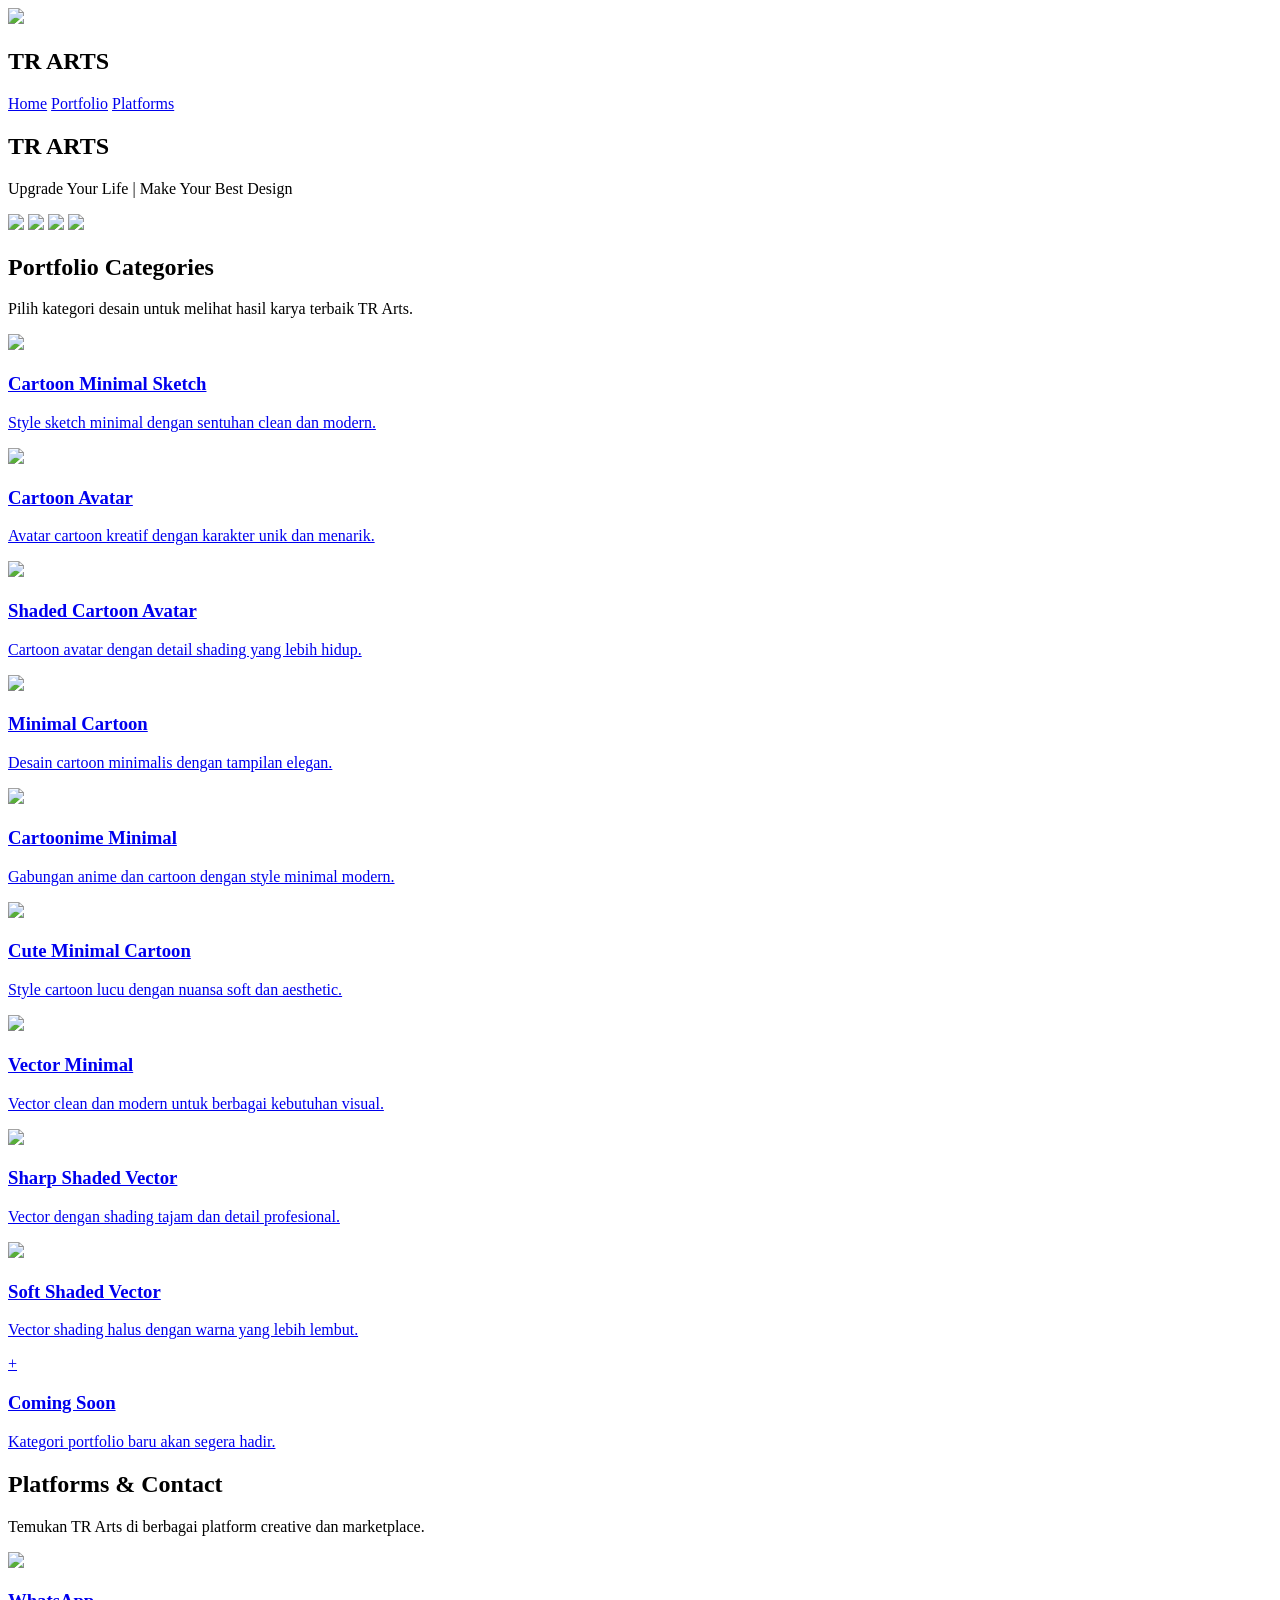
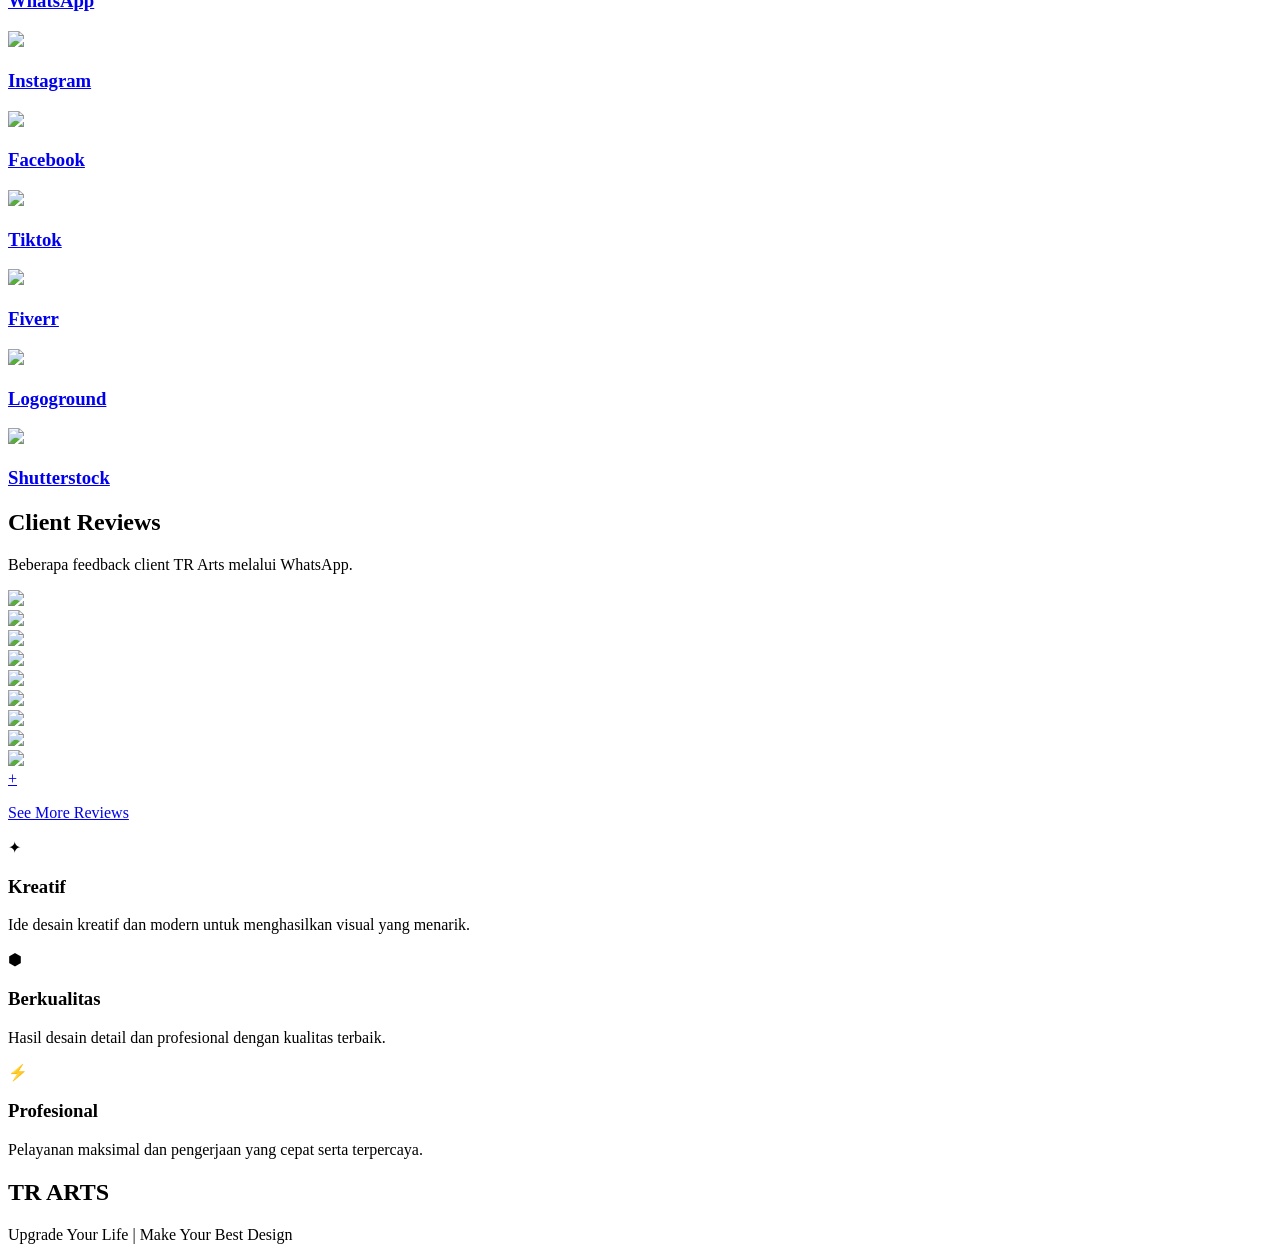
==== index.html @ dcb203ab "Initial TR Arts Website" ====
<!DOCTYPE html>
<html lang="id">
<head>
  <meta charset="UTF-8" />
  <meta name="viewport" content="width=device-width, initial-scale=1.0" />
  <title>TR Arts</title>
  <link rel="preconnect" href="https://fonts.googleapis.com">
  <link rel="preconnect" href="https://fonts.gstatic.com" crossorigin>
  <link href="https://fonts.googleapis.com/css2?family=Poppins:wght@300;400;500;600;700&display=swap" rel="stylesheet">
  <link rel="stylesheet" href="css/style.css">
</head>
<body>

  <div class="floating-circle circle1"></div>
  <div class="floating-circle circle2"></div>

  <div class="floating-triangle triangle1"></div>
  <div class="floating-triangle triangle2"></div>

  <header>
    <div class="logo">

    <img src="images/logo.png" class="logo-img">

    <h2 class="logo-text">TR ARTS</h2>

  </div>

    <nav>
  <a href="#">Home</a>
  <a href="#portfolio">Portfolio</a>
  <a href="#platforms">Platforms</a>
</nav>
  </header>

  <section class="hero">
    <div class="hero-text">
      <div class="title-wrapper">

  <h1>
    <span class="gradient-text">TR ARTS</span>
  </h1>

  <div class="title-line"></div>

</div>

      <p>
        Upgrade Your Life | Make Your Best Design
      </p>

    </div>
<div class="hero-image">

  <div class="image-card">

    <div class="slider">

      <img src="images/slider/slide1.png" class="slide active">
      <img src="images/slider/slide2.png" class="slide">
      <img src="images/slider/slide3.png" class="slide">
      <img src="images/slider/slide4.png" class="slide">

    </div>

  </div>

</div>
  </section>

    <section class="portfolio" id="portfolio">
    <div class="portfolio-title">
      <h2>Portfolio Categories</h2>
      <p>Pilih kategori desain untuk melihat hasil karya terbaik TR Arts.</p>
    </div>

    <div class="portfolio-grid">

  <a href="cartoon-minimal-sketch.html" class="portfolio-card">

  <div class="portfolio-image">

    <img src="images/category/cartoon-minimal-sketch.png">

  </div>
    <h3>Cartoon Minimal Sketch</h3>
    <p>Style sketch minimal dengan sentuhan clean dan modern.</p>
  </a>

  <a href="cartoon-avatar.html" class="portfolio-card">

  <div class="portfolio-image">

    <img src="images/category/cartoon-avatar.png">

  </div>
    <h3>Cartoon Avatar</h3>
    <p>Avatar cartoon kreatif dengan karakter unik dan menarik.</p>
  </a>

  <a href="cartoon-avatar.html" class="portfolio-card">

  <div class="portfolio-image">

    <img src="images/category/shaded-cartoon-avatar.png">

  </div>
    <h3>Shaded Cartoon Avatar</h3>
    <p>Cartoon avatar dengan detail shading yang lebih hidup.</p>
  </a>

  <a href="cartoon-avatar.html" class="portfolio-card">

  <div class="portfolio-image">

    <img src="images/category/minimal-cartoon.png">

  </div>
    <h3>Minimal Cartoon</h3>
    <p>Desain cartoon minimalis dengan tampilan elegan.</p>
  </a>

  <a href="cartoon-avatar.html" class="portfolio-card">

  <div class="portfolio-image">

    <img src="images/category/cartoonime-minimal.png">

  </div>
    <h3>Cartoonime Minimal</h3>
    <p>Gabungan anime dan cartoon dengan style minimal modern.</p>
  </a>

  <a href="cartoon-avatar.html" class="portfolio-card">

  <div class="portfolio-image">

    <img src="images/category/cute-minimal-cartoon.png">

  </div>
    <h3>Cute Minimal Cartoon</h3>
    <p>Style cartoon lucu dengan nuansa soft dan aesthetic.</p>
  </a>

  <a href="cartoon-avatar.html" class="portfolio-card">

  <div class="portfolio-image">

    <img src="images/category/vector-minimal.png">

  </div>
    <h3>Vector Minimal</h3>
    <p>Vector clean dan modern untuk berbagai kebutuhan visual.</p>
  </a>

  <a href="cartoon-avatar.html" class="portfolio-card">

  <div class="portfolio-image">

    <img src="images/category/sharp-shaded-vector.png">

  </div>
    <h3>Sharp Shaded Vector</h3>
    <p>Vector dengan shading tajam dan detail profesional.</p>
  </a>

  <a href="cartoon-avatar.html" class="portfolio-card">

  <div class="portfolio-image">

    <img src="images/category/soft-shaded-vector.png">

  </div>
    <h3>Soft Shaded Vector</h3>
    <p>Vector shading halus dengan warna yang lebih lembut.</p>
  </a>

  <a href="#" class="portfolio-card add-card">
    <div class="portfolio-image">+</div>
    <h3>Coming Soon</h3>
    <p>Kategori portfolio baru akan segera hadir.</p>
  </a>

</div>

</section>
<section class="platforms" id="platforms">

  <div class="platform-title">
    <h2>Platforms & Contact</h2>
    <p>
      Temukan TR Arts di berbagai platform creative dan marketplace.
    </p>
  </div>

  <div class="platform-grid">
    <a href="https://wa.me/628xxxxxxxxxx" target="_blank" class="platform-card">
  <div class="platform-content">
    <div class="platform-icon">
      <img src="images/icons/whatsapp.png">
    </div>
    <h3>WhatsApp</h3>
    </div>
    </a>

    <a href="https://instagram.com/taufiq.rahmans_arts" target="_blank" class="platform-card">
      <div class="platform-content">
    <div class="platform-icon">
      <img src="images/icons/instagram.png">
    </div>
    <h3>Instagram</h3>
    </div>
    </a>

    <a href="https://facebook.com/taufiq.rahmans_arts" target="_blank" class="platform-card">
      <div class="platform-content">
    <div class="platform-icon">
      <img src="images/icons/facebook.png">
    </div>
    <h3>Facebook</h3>
    </div>
    </a>

    <a href="https://tiktok.com/@username" target="_blank" class="platform-card">
      <div class="platform-content">
    <div class="platform-icon">
      <img src="images/icons/tiktok.png">
    </div>
    <h3>Tiktok</h3>
    </div>
    </a>

    <a href="https://fiverr.com/" target="_blank" class="platform-card">
      <div class="platform-content">
    <div class="platform-icon">
      <img src="images/icons/fiverr.png">
    </div>
    <h3>Fiverr</h3>
    </div>
    </a>

    <a href="https://logoground.com/" target="_blank" class="platform-card">
      <div class="platform-content">
    <div class="platform-icon">
      <img src="images/icons/logoground.png">
    </div>
    <h3>Logoground</h3>
    </div>
    </a>

    <a href="https://shutterstock.com/" target="_blank" class="platform-card">
      <div class="platform-content">
    <div class="platform-icon">
      <img src="images/icons/shutterstock.png">
    </div>
    <h3>Shutterstock</h3>
    </div>
    </a>

  </div>

</section>

<section class="reviews">

  <div class="review-title">

    <h2>Client Reviews</h2>

    <p>
      Beberapa feedback client TR Arts melalui WhatsApp.
    </p>

  </div>

  <div class="review-grid">

  <!-- REVIEW 1 -->
  <div class="review-card">
    <img src="images/reviews/review1.png">
  </div>

  <!-- REVIEW 2 -->
  <div class="review-card">
    <img src="images/reviews/review2.png">
  </div>

  <!-- REVIEW 3 -->
  <div class="review-card">
    <img src="images/reviews/review3.jpg">
  </div>

  <!-- REVIEW 4 -->
  <div class="review-card">
    <img src="images/reviews/review4.jpg">
  </div>

  <!-- REVIEW 5 -->
  <div class="review-card">
    <img src="images/reviews/review5.jpg">
  </div>

  <!-- REVIEW 6 -->
  <div class="review-card">
    <img src="images/reviews/review6.jpg">
  </div>

  <!-- REVIEW 7 -->
  <div class="review-card">
    <img src="images/reviews/review7.jpg">
  </div>

  <!-- REVIEW 8 -->
  <div class="review-card">
    <img src="images/reviews/review8.jpg">
  </div>

  <!-- REVIEW 9 -->
  <div class="review-card">
    <img src="images/reviews/review9.jpg">
  </div>

  <!-- MORE -->
  <a href="https://drive.google.com/" target="_blank" class="review-more">

    <div class="plus-icon">+</div>

    <p>See More Reviews</p>

  </a>

</div>

</section>

</section>
    <section class="features-section">
    <div class="feature-box">
      <div class="feature-icon">✦</div>
      <h3>Kreatif</h3>
      <p>
        Ide desain kreatif dan modern untuk menghasilkan visual yang menarik.
      </p>
    </div>
    <div class="feature-box">
      <div class="feature-icon">⬢</div>
      <h3>Berkualitas</h3>
      <p>
        Hasil desain detail dan profesional dengan kualitas terbaik.
      </p>
    </div>
    <div class="feature-box">
      <div class="feature-icon">⚡</div>
      <h3>Profesional</h3>
      <p>
        Pelayanan maksimal dan pengerjaan yang cepat serta terpercaya.
      </p>
    </div>
  </section>
  
  <footer>
  <h2 class="footer-logo">TR ARTS</h2>
  <p>
    Upgrade Your Life | Make Your Best Design
  </p>
</footer>
<script src="js/slider.js"></script>
</body>
</html>
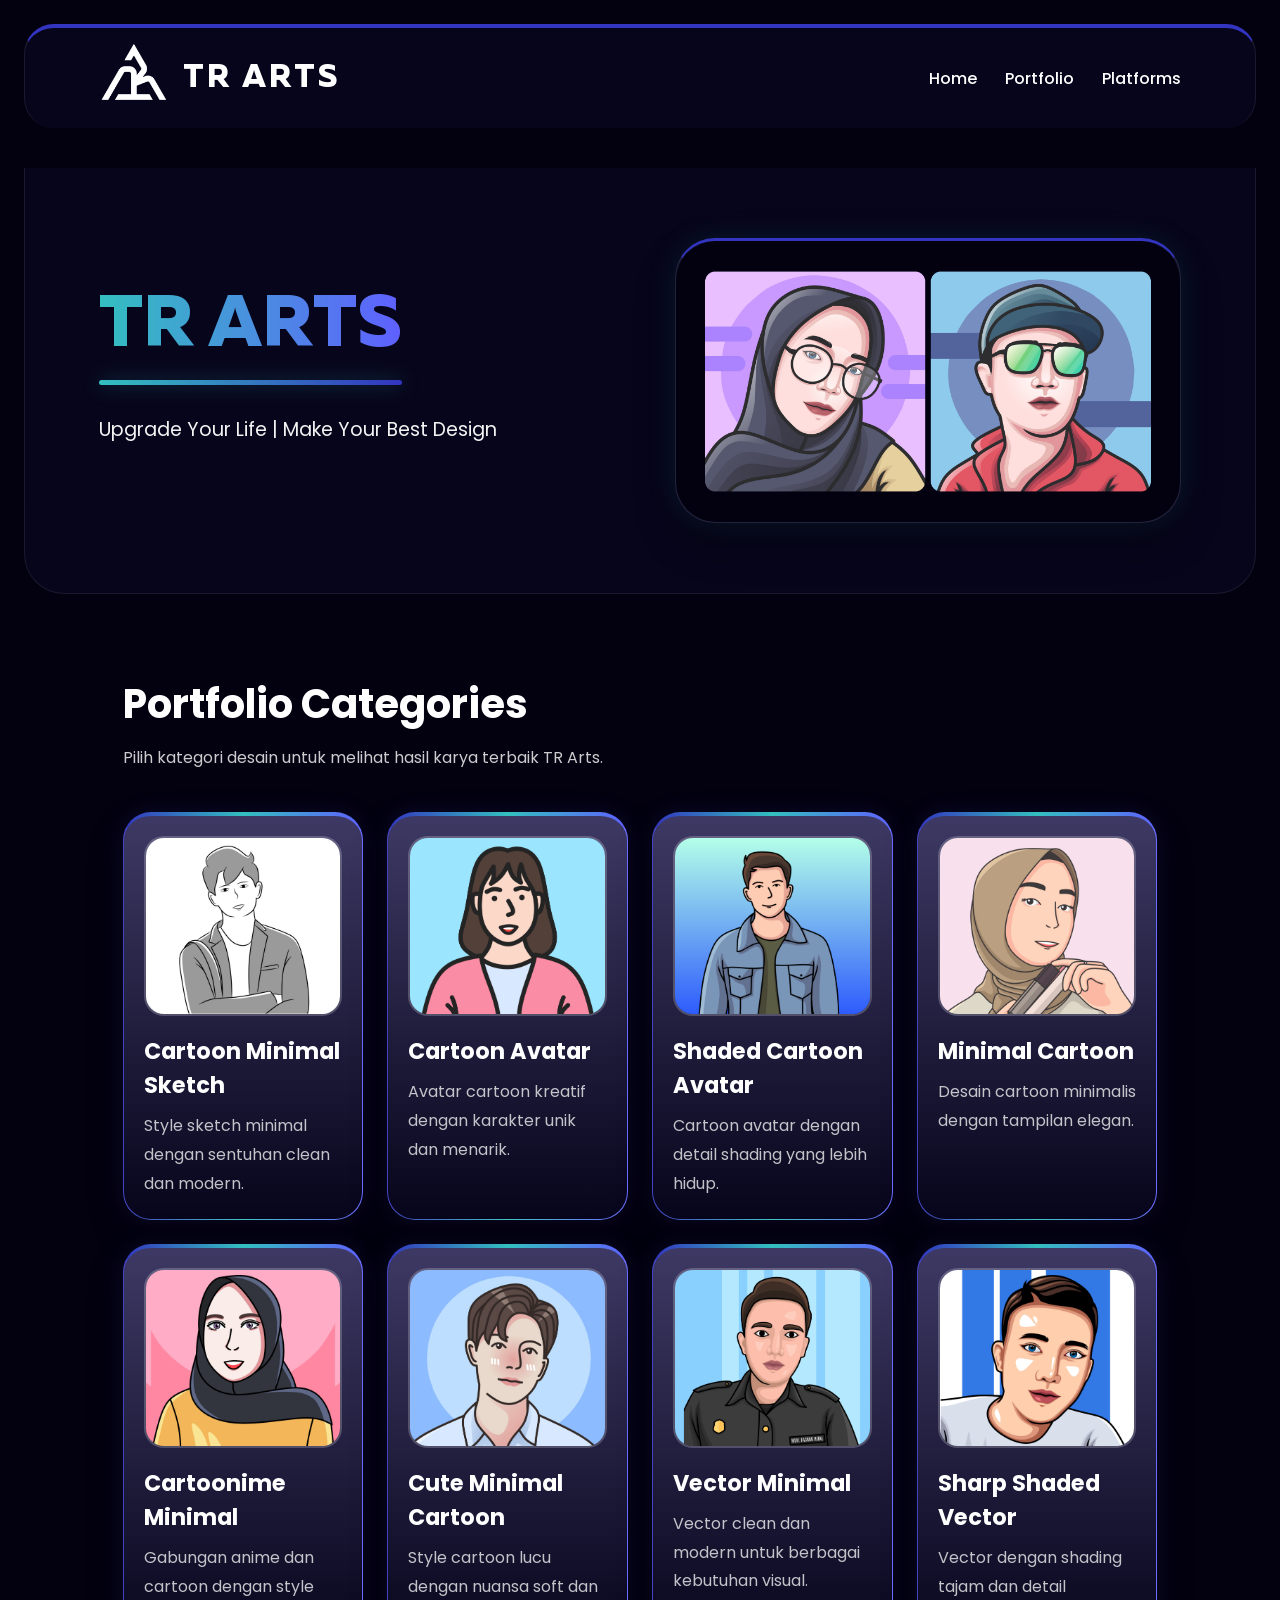
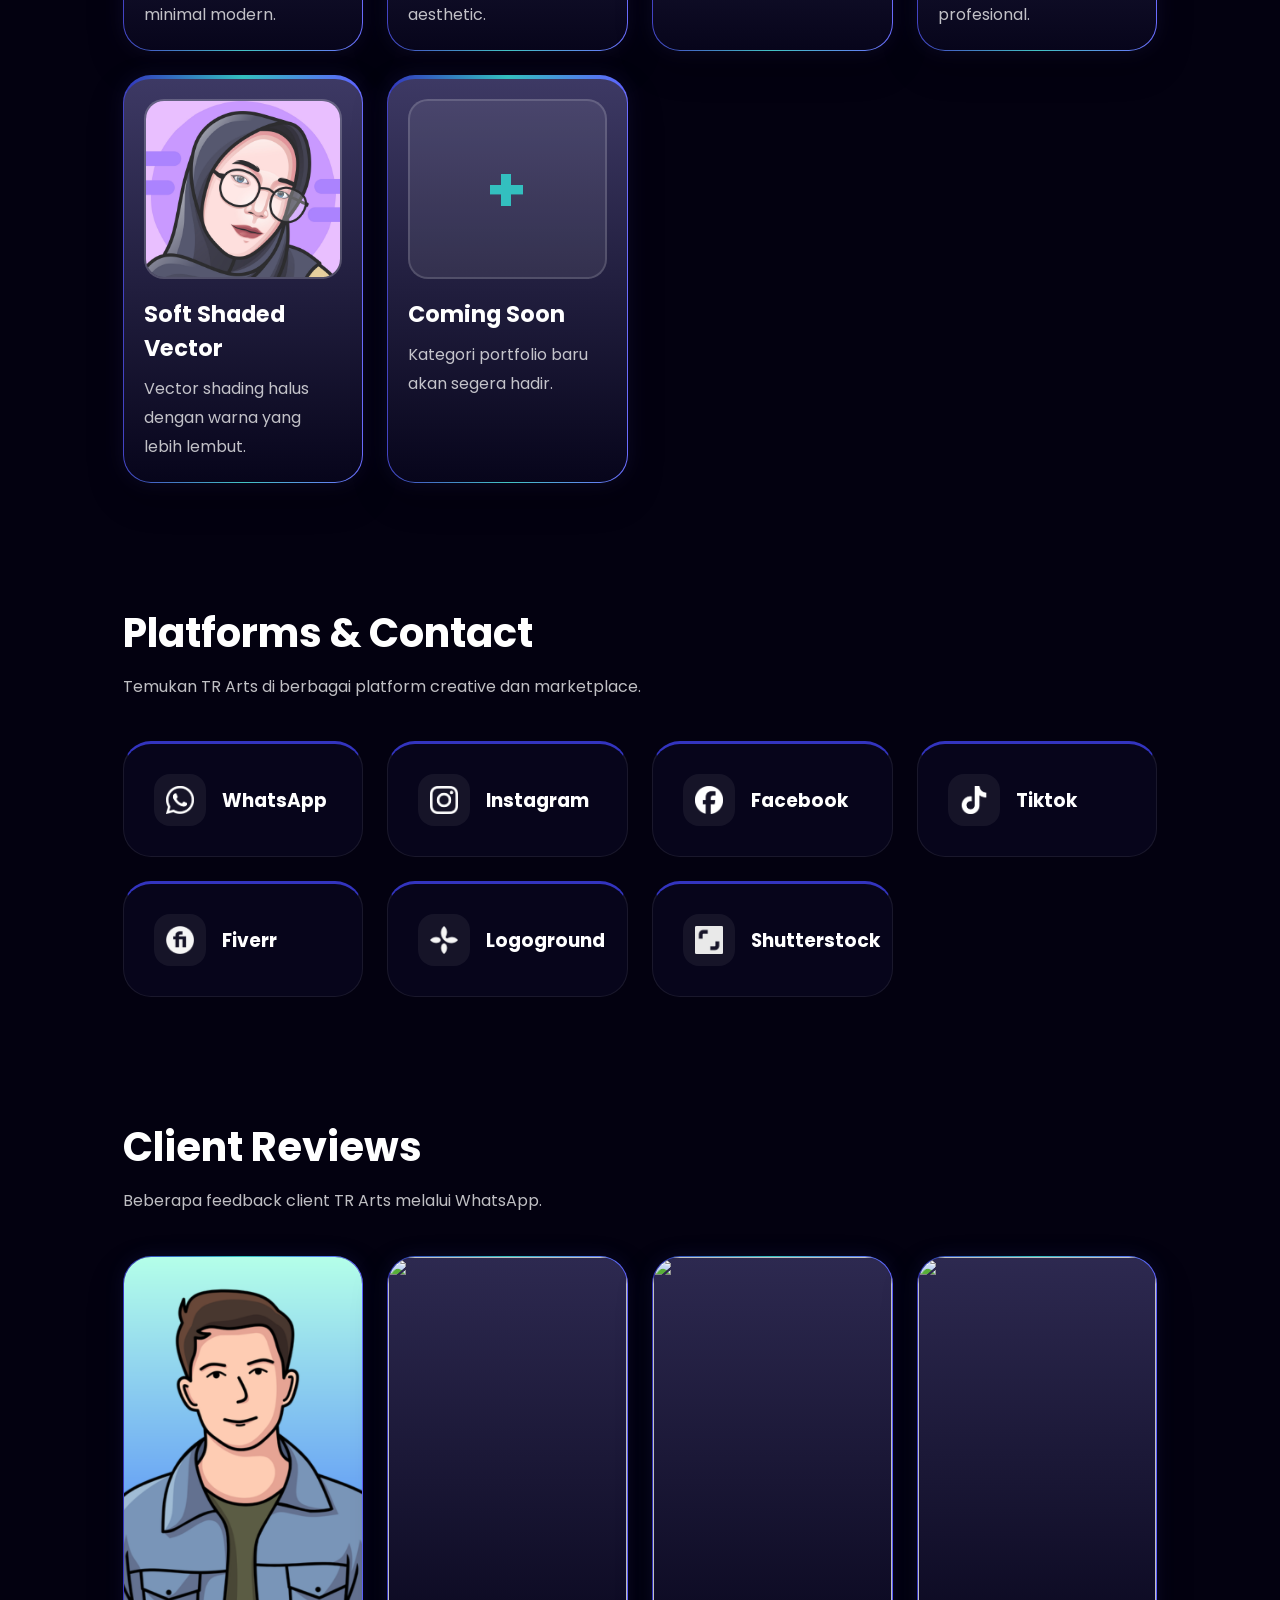
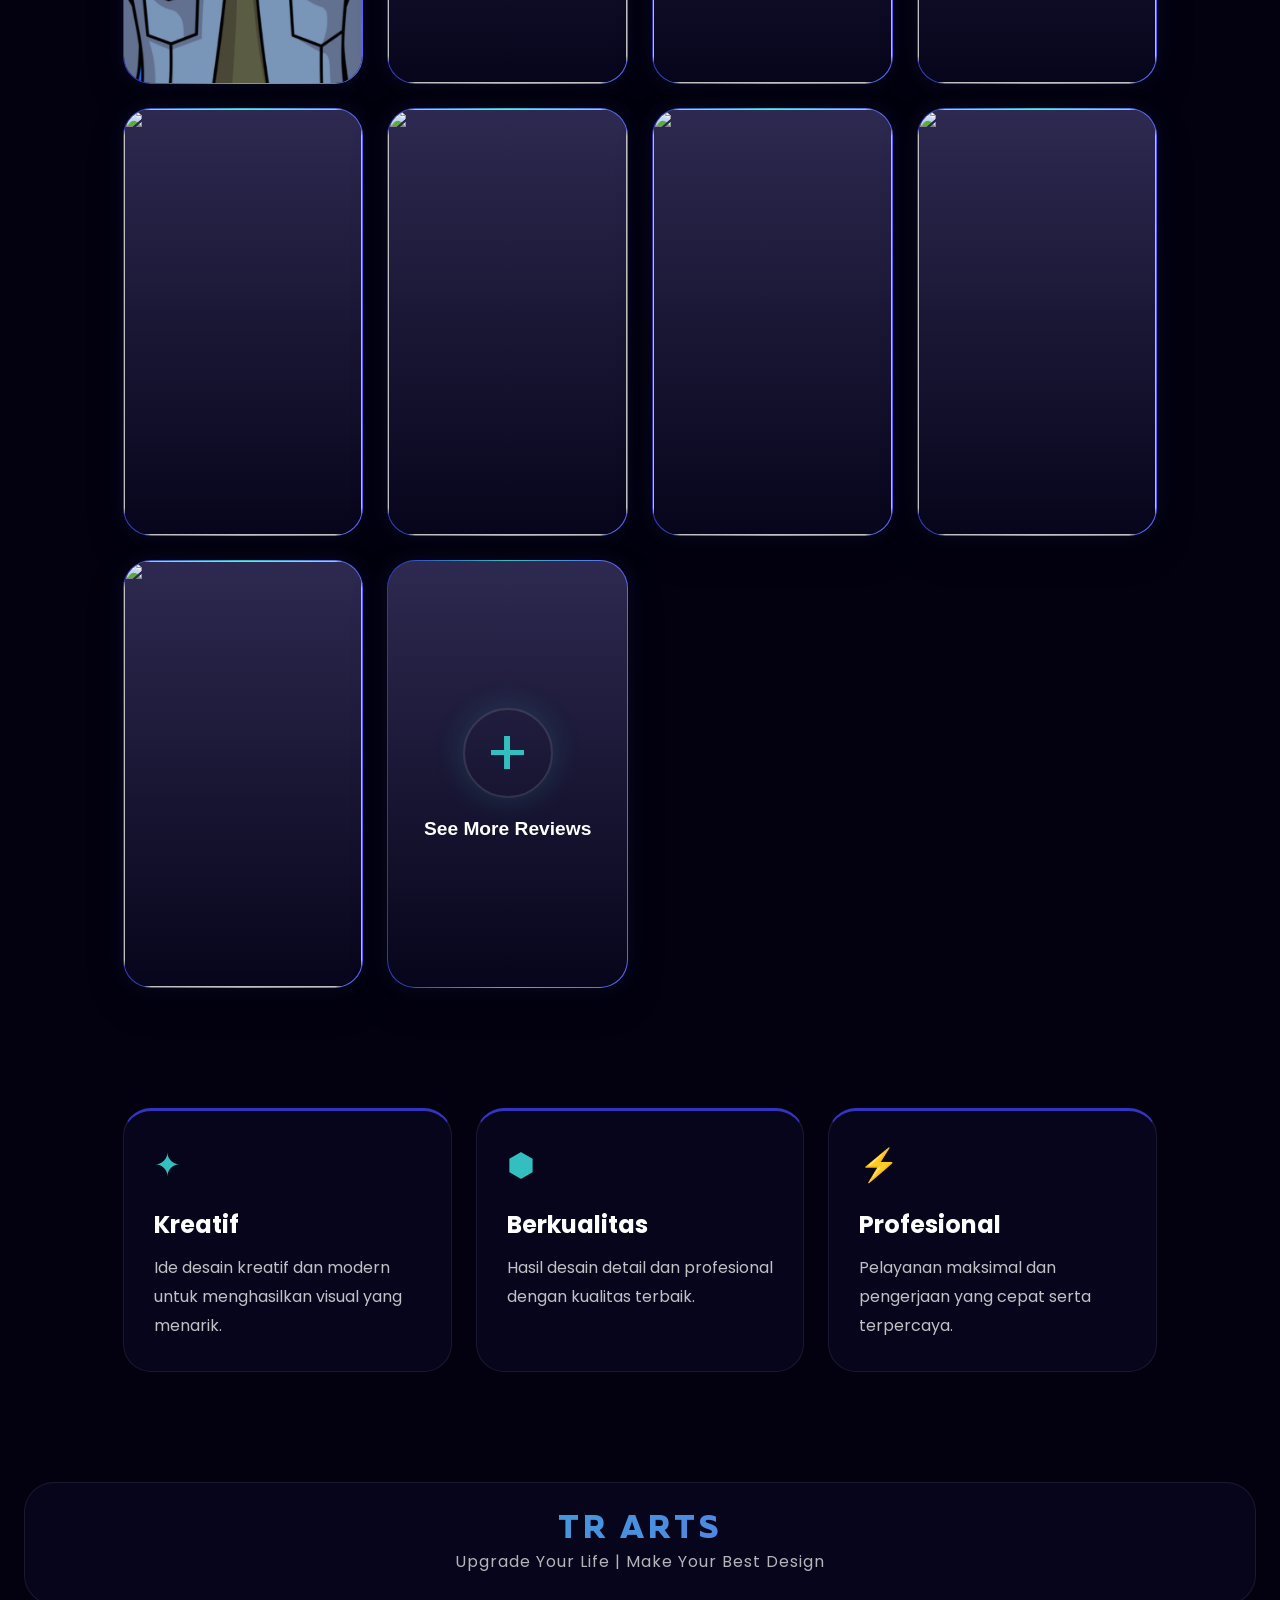
==== commit 17d57ee8: "Update index.html" ====
--- a/index.html
+++ b/index.html
@@ -11,12 +11,6 @@
 </head>
 <body>
 
-  <div class="floating-circle circle1"></div>
-  <div class="floating-circle circle2"></div>
-
-  <div class="floating-triangle triangle1"></div>
-  <div class="floating-triangle triangle2"></div>
-
   <header>
     <div class="logo">
 
--- a/css/style.css
+++ b/css/style.css
@@ -0,0 +1,909 @@
+    html,
+body{
+  width:100%;
+  max-width:100%;
+  overflow-x:hidden;
+}
+    * {
+      margin: 0;
+      padding: 0;
+      box-sizing: border-box;
+      font-family: 'Poppins', sans-serif;
+    }
+
+    @font-face{
+
+  font-family:'TRFont';
+
+  src:url('../fonts/myfont.ttf');
+
+}
+
+.gradient-text{
+
+  font-family:'TRFont';
+
+  background:linear-gradient(
+    90deg,
+    #33bfbf,
+    #5f60ff
+  );
+
+  -webkit-background-clip:text;
+  -webkit-text-fill-color:transparent;
+}
+
+    body {
+      background: #030110;
+      color: white;
+      min-height: 100vh;
+      overflow-x: hidden;
+      padding: 24px;
+    }
+
+    header {
+      max-width:1500px;
+      margin:auto;
+      margin-bottom:40px;
+      display: flex;
+      justify-content: space-between;
+      align-items: center;
+      padding: 15px 6%;
+      background: #07051b;
+      border-radius:30px;
+      border-top: 4px solid #3334bf;
+      border-left: 1px solid rgba(255,255,255,0.08);
+      border-right: 1px solid rgba(255,255,255,0.08);
+      position: sticky;
+      top: 0;
+      z-index: 1000;
+    }
+
+    .logo {
+      display: flex;
+      align-items: center;
+      gap: 14px;
+      font-size: 1.4rem;
+      font-weight: 700;
+    }
+
+    .logo-img{
+     width:70px;
+     height:auto;
+     display:block;
+    }
+
+    .logo-box {
+      width: 50px;
+      height: 50px;
+      border-radius: 14px;
+      border: 3px solid #33bfbf;
+      background: transparent;
+    }
+
+    nav a {
+      text-decoration: none;
+      color: white;
+      margin-left: 24px;
+      font-weight: 500;
+      transition: 0.3s;
+    }
+
+    nav a:hover {
+      opacity: 0.7;
+    }
+
+    .logo-text{
+     font-family:'TRFont';
+      font-size:2rem;
+      font-weight:700;
+      letter-spacing:3px;
+      background:linear-gradient(
+       90deg,
+       #ffffff,
+       #ffffff
+    );
+  -webkit-background-clip:text;
+  -webkit-text-fill-color:transparent;
+  line-height:1;
+    }
+
+    .hero{
+  display:flex;
+  justify-content:space-between;
+  align-items:center;
+
+  gap:70px;
+
+  padding:70px 6%;
+
+  max-width:1500px;
+  margin:auto;
+
+  background:#07051b;
+
+  border-radius:0 0 40px 40px;
+
+  border-left:1px solid rgba(255,255,255,0.08);
+  border-right:1px solid rgba(255,255,255,0.08);
+  border-bottom:1px solid rgba(255,255,255,0.08);
+
+  flex-wrap:wrap;
+
+  margin-bottom:40px;
+}
+
+    .hero-text{
+  flex:1;
+  min-width:320px;
+  max-width:560px;
+}
+
+    .hero-text h1 {
+      font-size: 4.5rem;
+      line-height: 1.1;
+      margin-bottom: 14px;
+      font-weight: 700;
+    }
+
+    .gradient-text {
+      background: linear-gradient(90deg, #33bfbf, #5f60ff, #33bfbf);
+      -webkit-background-clip: text;
+      -webkit-text-fill-color: transparent;
+      background-size: 200% auto;
+      animation: shine 5s linear infinite;
+    }
+
+    .title-line {
+      width: 180px;
+      height: 5px;
+      background: linear-gradient(90deg, #33bfbf, #3334bf);
+      border-radius: 999px;
+      margin-bottom: 28px;
+      box-shadow: 0 0 20px rgba(51,191,191,0.4);
+    }
+
+    @keyframes shine {
+      to {
+        background-position: 200% center;
+      }
+    }
+
+    .hero-text p {
+      font-size: 1.2rem;
+      max-width: 600px;
+      line-height: 1.8;
+      opacity: 0.95;
+      margin-bottom: 32px;
+    }
+
+    .btn {
+      display: inline-block;
+      padding: 14px 28px;
+      background: transparent;
+      border: 2px solid #33bfbf;
+      color: #33bfbf;
+      text-decoration: none;
+      border-radius: 50px;
+      font-weight: 600;
+      transition: 0.3s;
+      box-shadow: 0 10px 30px rgba(0,0,0,0.2);
+    }
+
+    .btn:hover {
+      transform: translateY(-4px);
+      background: #33bfbf;
+      color: #030110;
+      box-shadow: 0 0 25px rgba(51,191,191,0.35);
+    }
+
+    .hero-image{
+  flex:1;
+
+  display:flex;
+
+  justify-content:center;
+
+  align-items:center;
+
+  min-width:320px;
+}
+
+    .image-card{
+  width:100%;
+  max-width:720px;
+
+  aspect-ratio:16/9;
+
+  border-radius:40px;
+
+  overflow:hidden;
+
+  position:relative;
+
+  background:#11102b;
+
+  border-top:3px solid #3334bf;
+  border-left:1px solid rgba(255,255,255,0.08);
+  border-right:1px solid rgba(255,255,255,0.08);
+  border-bottom:1px solid rgba(255,255,255,0.08);
+
+  box-shadow:
+    0 0 30px rgba(51,191,191,0.12),
+    0 20px 40px rgba(0,0,0,0.3);
+
+  transition:0.3s ease;
+}
+.image-card:hover{
+
+  transform:translateY(-6px);
+
+  border-top-color:#33bfbf;
+
+  box-shadow:
+    0 0 40px rgba(51,191,191,0.25),
+    0 20px 45px rgba(0,0,0,0.35);
+}
+
+.slider{
+  width:100%;
+  height:100%;
+}
+
+.slide{
+  border-radius:40px;
+}
+    footer {
+      text-align: center;
+      padding: 30px;
+      background: #07051b;
+      border-radius: 30px;
+      border-top: 3px solid #3334bf;
+      border: 1px solid rgba(255,255,255,0.08);
+      margin-top: 30px;
+    }
+
+    footer a {
+      color: white;
+      text-decoration: none;
+      font-weight: 600;
+    }
+
+    .features-section {
+
+  display:grid;
+
+  grid-template-columns:
+  repeat(auto-fit,minmax(240px,1fr));
+
+  gap:24px;
+
+  padding:40px 8% 80px;
+}
+
+    .feature-box {
+      background: #07051b;
+      border-radius: 28px;
+      padding: 30px;
+      border-top: 3px solid #3334bf;
+      border-left: 1px solid rgba(255,255,255,0.08);
+      border-right: 1px solid rgba(255,255,255,0.08);
+      border-bottom: 1px solid rgba(255,255,255,0.08);
+      transition: 0.3s ease;
+    }
+
+    .feature-box:hover {
+      transform: translateY(-8px);
+      border-top-color: #33bfbf;
+      box-shadow: 0 0 25px rgba(51,191,191,0.18);
+    }
+
+    .feature-icon {
+      font-size: 2rem;
+      margin-bottom: 18px;
+      color: #33bfbf;
+    }
+
+    .feature-box h3 {
+      margin-bottom: 12px;
+      font-size: 1.5rem;
+    }
+
+    .feature-box p {
+      line-height: 1.8;
+      color: rgba(255,255,255,0.75);
+    }
+
+    .portfolio {
+      padding: 40px 8% 80px;
+    }
+
+    .portfolio-title {
+      margin-bottom: 40px;
+    }
+
+    .portfolio-title h2 {
+      font-size: 2.5rem;
+      margin-bottom: 10px;
+    }
+
+    .portfolio-title p {
+      color: rgba(255,255,255,0.8);
+      line-height: 1.8;
+    }
+
+    .portfolio-grid {
+      display: grid;
+      grid-template-columns: repeat(auto-fit, minmax(240px, 1fr));
+      gap: 24px;
+    }
+
+    .portfolio-card{
+
+  background:
+    linear-gradient(#3d3964,#07051b) padding-box,
+    linear-gradient(
+      90deg,
+      #3334bf,
+      #33bfbf,
+      #5f60ff
+    ) border-box;
+
+  border-top:4px solid transparent;
+
+  border-left:1px solid rgba(255,255,255,0.08);
+  border-right:1px solid rgba(255,255,255,0.08);
+  border-bottom:1px solid rgba(255,255,255,0.08);
+
+  border-radius:28px;
+
+  padding:20px;
+
+  text-decoration:none;
+
+  color:white;
+
+  transition:0.35s ease;
+
+  backdrop-filter:blur(10px);
+
+  box-shadow:
+    0 0 20px rgba(95,96,255,0.10),
+    0 15px 35px rgba(0,0,0,0.25);
+}
+
+    .portfolio-card:hover {
+
+  transform:translateY(-10px);
+
+  border-top-color:#33bfbf;
+
+  box-shadow:
+    0 0 25px rgba(95,96,255,0.25),
+    0 0 45px rgba(51,191,191,0.4),
+    0 20px 40px rgba(0,0,0,0.35);
+}
+
+    .portfolio-image {
+      width: 100%;
+      height: 180px;
+      border-radius: 20px;
+      background: rgba(255,255,255,0.08);
+      border: 2px solid rgba(255,255,255,0.15);
+      display: flex;
+      align-items: center;
+      justify-content: center;
+      font-size: 1.8rem;
+      font-weight: 700;
+      letter-spacing: 2px;
+      margin-bottom: 18px;
+      color: #33bfbf;
+    }
+
+    .portfolio-card h3 {
+      margin-bottom: 10px;
+      font-size: 1.4rem;
+    }
+
+    .portfolio-card p {
+      color: rgba(255,255,255,0.75);
+      line-height: 1.8;
+    }
+
+    .add-card .portfolio-image {
+      font-size: 4rem;
+    }
+.slide{
+  position:absolute;
+
+  width:100%;
+  height:100%;
+
+  object-fit:cover;
+
+  top:0;
+  left:0;
+
+  opacity:0;
+
+  transition:1s ease;
+}
+
+.slide.active{
+  opacity:1;
+}
+    @media (max-width: 900px) {
+      .hero {
+        flex-direction: column-reverse;
+        text-align: center;
+        padding-top: 40px;
+      }
+
+      .hero-text h1 {
+        font-size: 3rem;
+      }
+
+      header {
+        flex-direction: column;
+        gap: 16px;
+      }
+    }
+    .slider{
+  width:100%;
+  height:100%;
+  position:relative;
+}
+.portfolio-image img{
+
+  width:100%;
+
+  height:100%;
+
+  object-fit:cover;
+
+  border-radius:18px;
+}
+.social-buttons{
+  display:flex;
+  flex-wrap:wrap;
+  gap:16px;
+}
+
+.social-btn{
+
+  display:flex;
+  align-items:center;
+  gap:10px;
+
+  padding:14px 24px;
+
+  border-radius:50px;
+
+  text-decoration:none;
+
+  color:#33bfbf;
+
+  border:2px solid #33bfbf;
+
+  background:transparent;
+
+  font-weight:600;
+
+  transition:0.3s ease;
+}
+
+.social-btn:hover{
+
+  background:#33bfbf;
+
+  color:#030110;
+
+  transform:translateY(-4px);
+
+  box-shadow:0 0 25px rgba(51,191,191,0.35);
+}
+
+.social-btn span{
+  font-size:1.2rem;
+}
+.platforms{
+  padding:40px 8% 80px;
+}
+
+.platform-title{
+  margin-bottom:40px;
+}
+
+.platform-title h2{
+  font-size:2.5rem;
+  margin-bottom:10px;
+}
+
+.platform-title p{
+  color:rgba(255,255,255,0.75);
+  line-height:1.8;
+}
+
+.platform-grid{
+
+  display:grid;
+
+  grid-template-columns:
+  repeat(auto-fit,minmax(220px,1fr));
+
+  gap:24px;
+}
+
+.platform-card{
+
+  background:#07051b;
+
+  border-radius:28px;
+
+  padding:30px;
+
+  text-decoration:none;
+
+  color:white;
+
+  border-top:3px solid #3334bf;
+  border-left:1px solid rgba(255,255,255,0.08);
+  border-right:1px solid rgba(255,255,255,0.08);
+  border-bottom:1px solid rgba(255,255,255,0.08);
+
+  transition:0.3s ease;
+}
+
+.platform-card:hover{
+
+  transform:translateY(-8px);
+
+  border-top-color:#33bfbf;
+
+  box-shadow:0 0 25px rgba(51,191,191,0.2);
+}
+
+.platform-icon{
+
+  width:52px;
+  height:52px;
+
+  border-radius:16px;
+
+  background:rgba(255,255,255,0.06);
+
+  display:flex;
+
+  align-items:center;
+  justify-content:center;
+
+  flex-shrink:0;
+}
+
+.platform-icon img{
+
+  width:28px;
+
+  height:28px;
+
+  object-fit:contain;
+}
+
+.platform-content{
+
+  display:flex;
+
+  align-items:center;
+
+  gap:16px;
+}
+
+.footer-logo{
+
+  font-family:'TRFont';
+
+  font-size:2rem;
+
+  font-weight:700;
+
+  letter-spacing:4px;
+
+  margin-bottom:4px;
+
+  background:linear-gradient(
+    90deg,
+    #33bfbf,
+    #5f60ff
+  );
+
+  -webkit-background-clip:text;
+
+  -webkit-text-fill-color:transparent;
+}
+
+
+footer p{
+
+  color:rgba(255,255,255,0.7);
+
+  letter-spacing:1px;
+}
+
+  .title-wrapper{
+  display:inline-block;
+}
+
+.title-line{
+  width:100%;
+  height:5px;
+
+  background:linear-gradient(
+    90deg,
+    #33bfbf,
+    #3334bf
+  );
+
+  border-radius:999px;
+
+  margin-top:8px;
+  margin-bottom:28px;
+
+  box-shadow:0 0 20px rgba(51,191,191,0.4);
+}
+.container{
+  width:100%;
+  max-width:1500px;
+  margin:auto;
+  padding:0 20px;
+}
+
+.reviews{
+
+  padding:40px 8% 80px;
+
+  max-width:1500px;
+
+  margin:auto;
+}
+
+.review-title{
+
+  margin-bottom:40px;
+}
+
+.review-title h2{
+
+  font-size:2.5rem;
+
+  margin-bottom:10px;
+}
+
+.review-title p{
+
+  color:rgba(255,255,255,0.75);
+
+  line-height:1.8;
+}
+
+.review-grid{
+
+  display:grid;
+
+  grid-template-columns:
+  repeat(auto-fit,minmax(220px,1fr));
+
+  gap:24px;
+}
+
+.review-card{
+
+  aspect-ratio:9/16;
+
+  overflow:hidden;
+
+  border-radius:28px;
+
+  background:
+    linear-gradient(#2d2950,#07051b) padding-box,
+    linear-gradient(
+      90deg,
+      #3334bf,
+      #33bfbf,
+      #5f60ff
+    ) border-box;
+
+  border:1px solid transparent;
+
+  transition:0.35s ease;
+
+  box-shadow:
+    0 0 20px rgba(95,96,255,0.10),
+    0 15px 35px rgba(0,0,0,0.25);
+}
+
+.review-card:hover{
+
+  transform:translateY(-8px);
+
+  box-shadow:
+    0 0 25px rgba(95,96,255,0.25),
+    0 0 45px rgba(51,191,191,0.35),
+    0 20px 40px rgba(0,0,0,0.35);
+}
+
+.review-card img{
+
+  width:100%;
+
+  height:100%;
+
+  object-fit:cover;
+
+  display:block;
+}
+
+.review-more{
+
+  min-height:320px;
+
+  display:flex;
+
+  flex-direction:column;
+
+  justify-content:center;
+
+  align-items:center;
+
+  text-decoration:none;
+
+  border-radius:28px;
+
+  color:white;
+
+  background:
+    linear-gradient(#2d2950,#07051b) padding-box,
+    linear-gradient(
+      90deg,
+      #3334bf,
+      #33bfbf,
+      #5f60ff
+    ) border-box;
+
+  border:1px solid transparent;
+
+  transition:0.35s ease;
+
+  box-shadow:
+    0 0 20px rgba(95,96,255,0.10),
+    0 15px 35px rgba(0,0,0,0.25);
+}
+
+.review-more:hover{
+
+  transform:translateY(-8px);
+
+  box-shadow:
+    0 0 25px rgba(95,96,255,0.25),
+    0 0 45px rgba(51,191,191,0.35),
+    0 20px 40px rgba(0,0,0,0.35);
+}
+
+.plus-icon{
+
+  width:90px;
+  height:90px;
+
+  border-radius:50%;
+
+  display:flex;
+
+  align-items:center;
+  justify-content:center;
+
+  font-size:4rem;
+
+  margin-bottom:20px;
+
+  color:#33bfbf;
+
+  border:2px solid rgba(255,255,255,0.12);
+
+  box-shadow:0 0 30px rgba(51,191,191,0.2);
+}
+
+.review-more p{
+
+  font-size:1.2rem;
+
+  font-weight:600;
+}
+.portfolio,
+.platforms,
+.reviews,
+.features-section{
+
+  max-width:1500px;
+
+  margin:auto;
+}
+
+@media (max-width:768px){
+
+  body{
+    padding:12px;
+  }
+
+  .hero,
+  .portfolio,
+  .platforms,
+  .reviews,
+  .features-section{
+
+    padding-left:0;
+    padding-right:0;
+  }
+
+  .portfolio-title,
+  .platform-title,
+  .review-title{
+
+    text-align:center;
+  }
+
+  .hero{
+
+    padding:40px 20px;
+
+    border-radius:0 0 30px 30px;
+  }
+
+  .hero-text{
+
+    max-width:100%;
+  }
+
+  .image-card{
+
+    max-width:100%;
+  }
+
+}
+@media(max-width:768px){
+
+  nav{
+
+    display:flex;
+
+    justify-content:center;
+
+    flex-wrap:wrap;
+
+    gap:20px;
+  }
+
+  nav a{
+
+    margin-left:0;
+  }
+
+}
+@media(max-width:768px){
+
+  body{
+    padding:12px;
+  }
+
+  .hero{
+    padding:40px 20px;
+  }
+
+  .portfolio,
+  .platforms,
+  .reviews,
+  .features-section{
+
+    padding-left:0;
+    padding-right:0;
+  }
+
+}
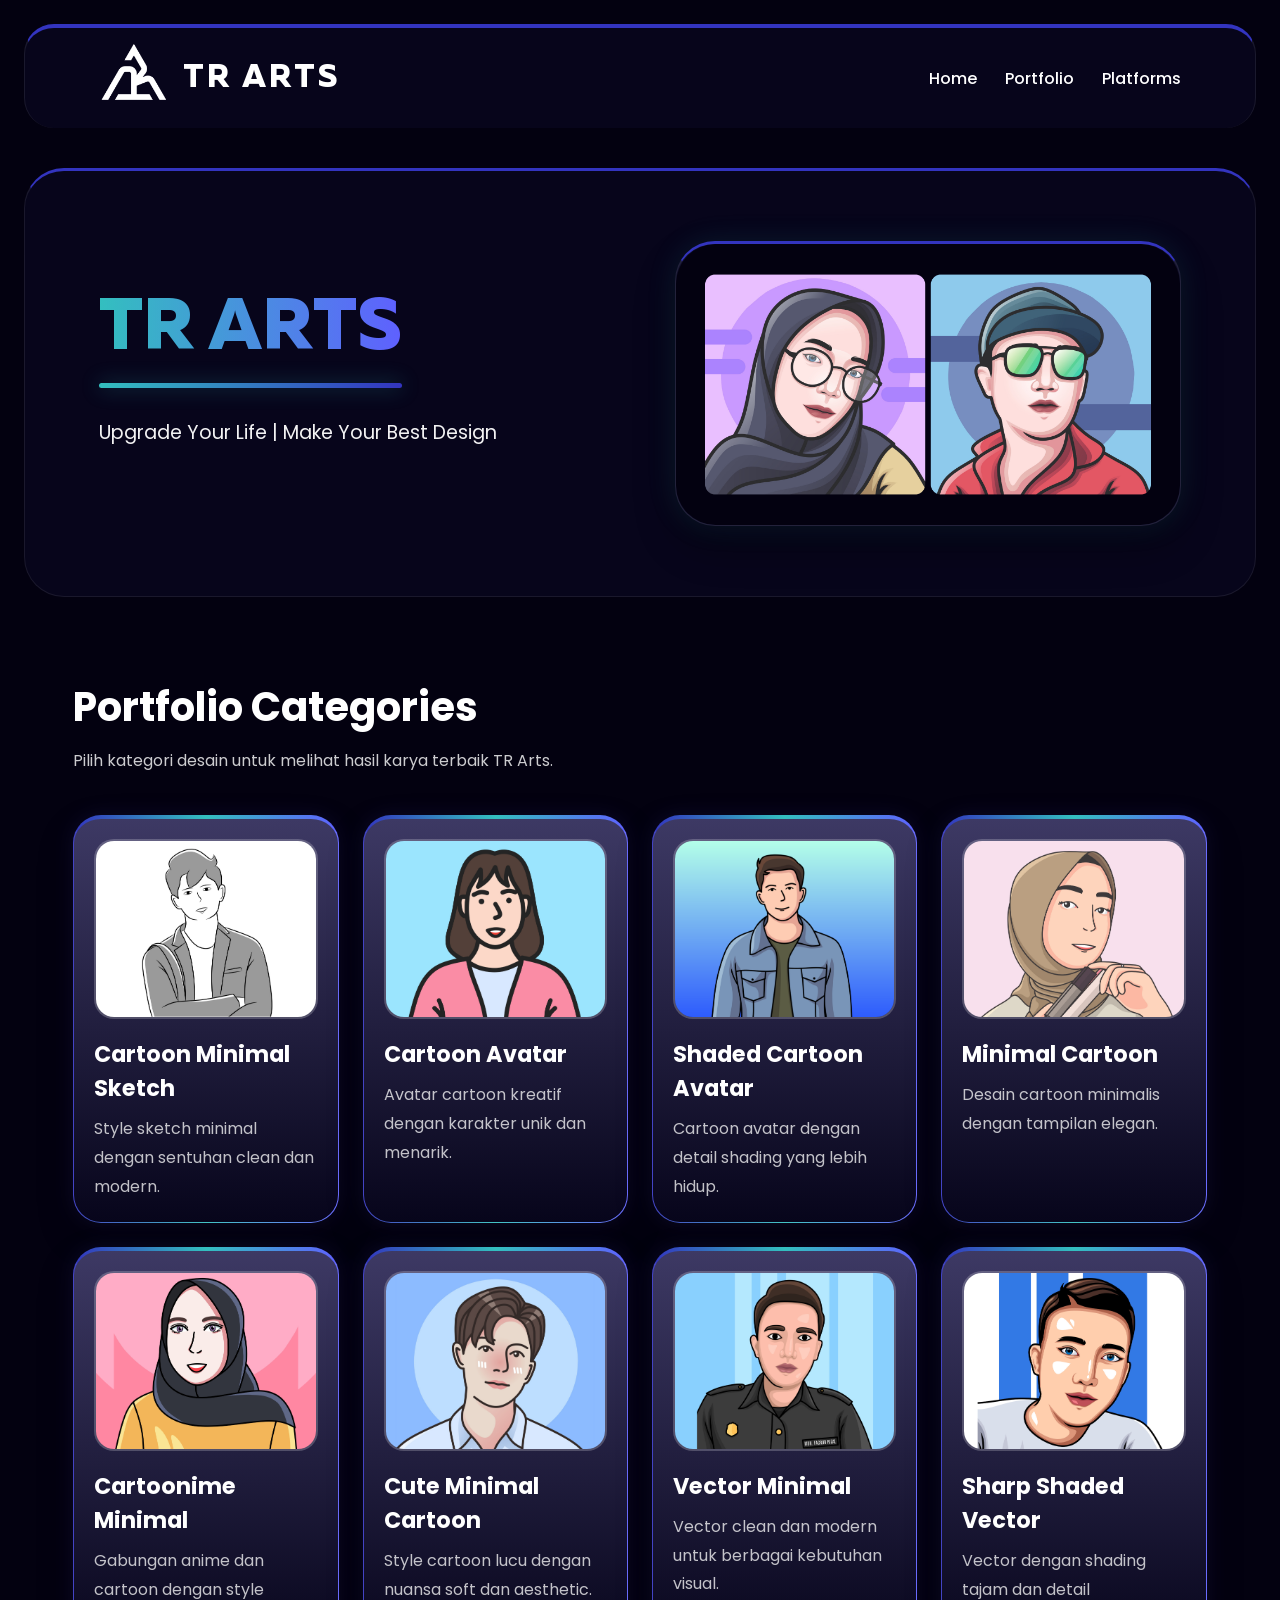
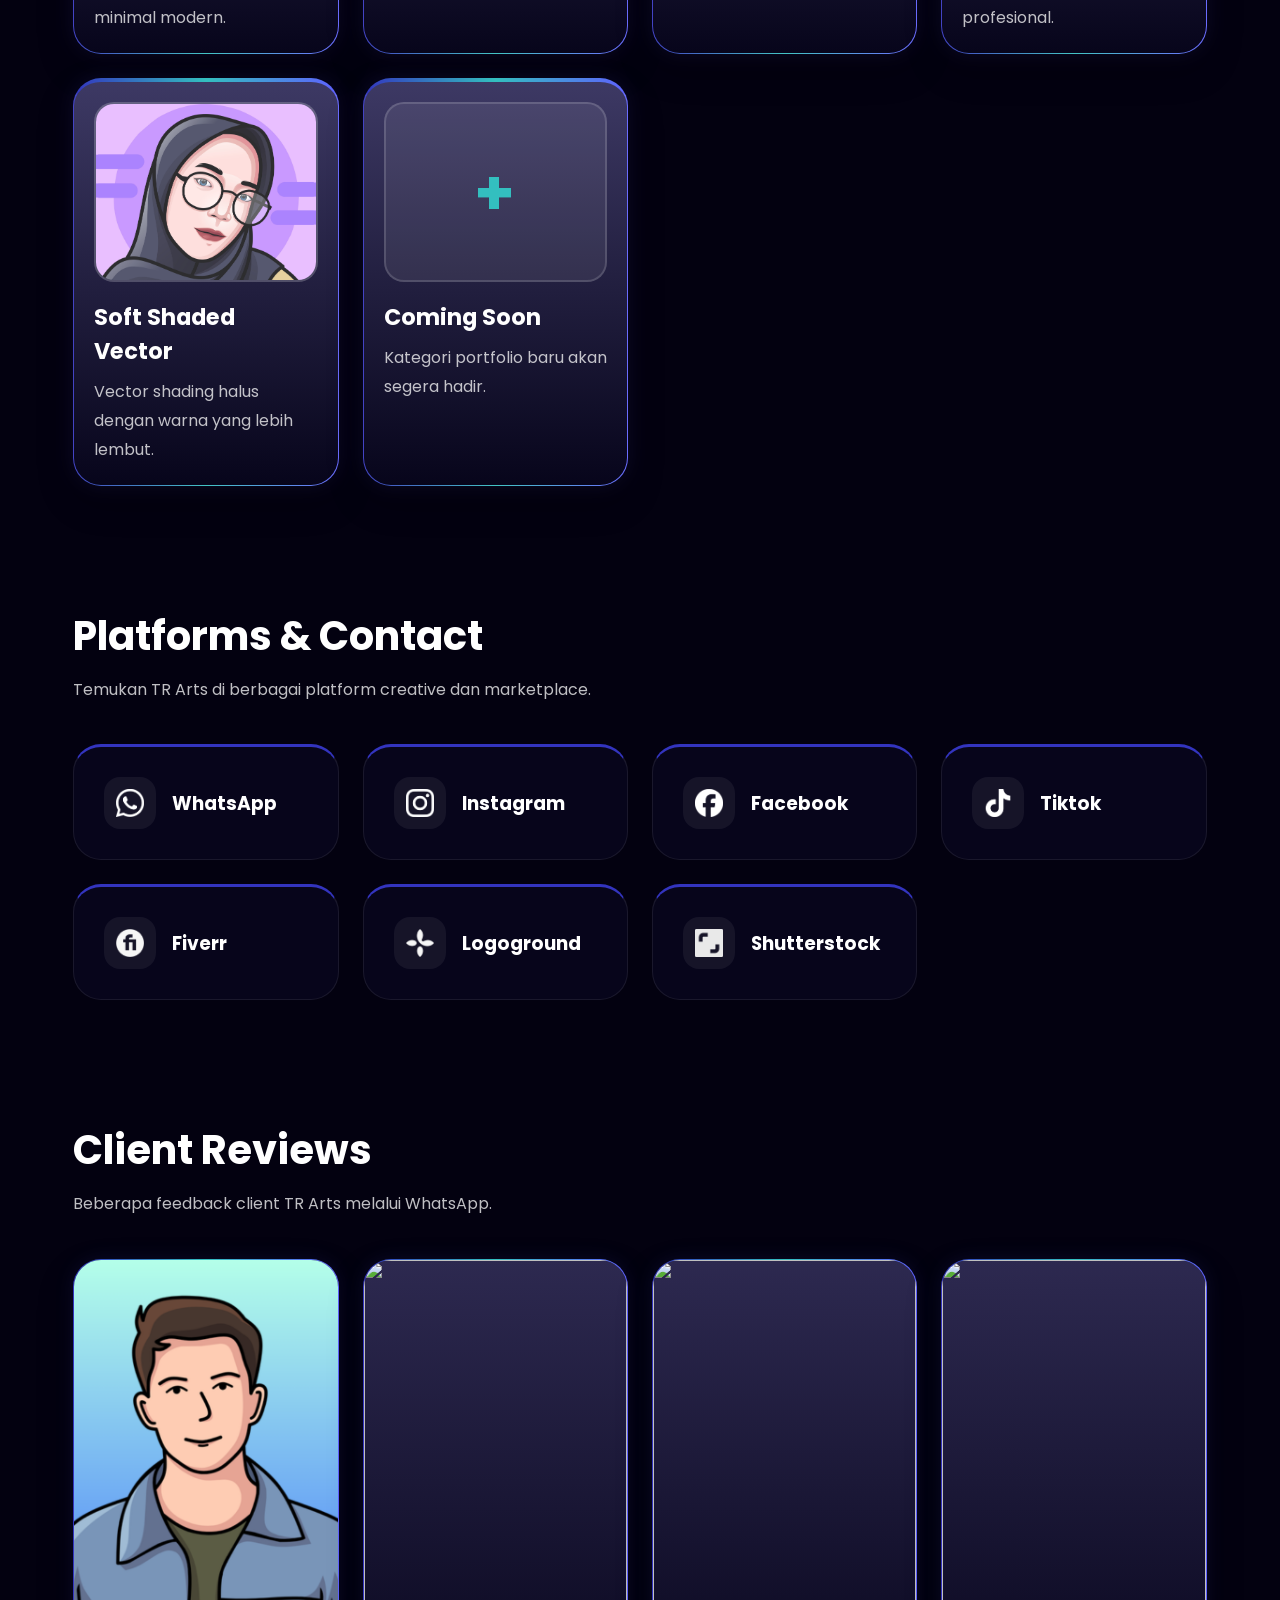
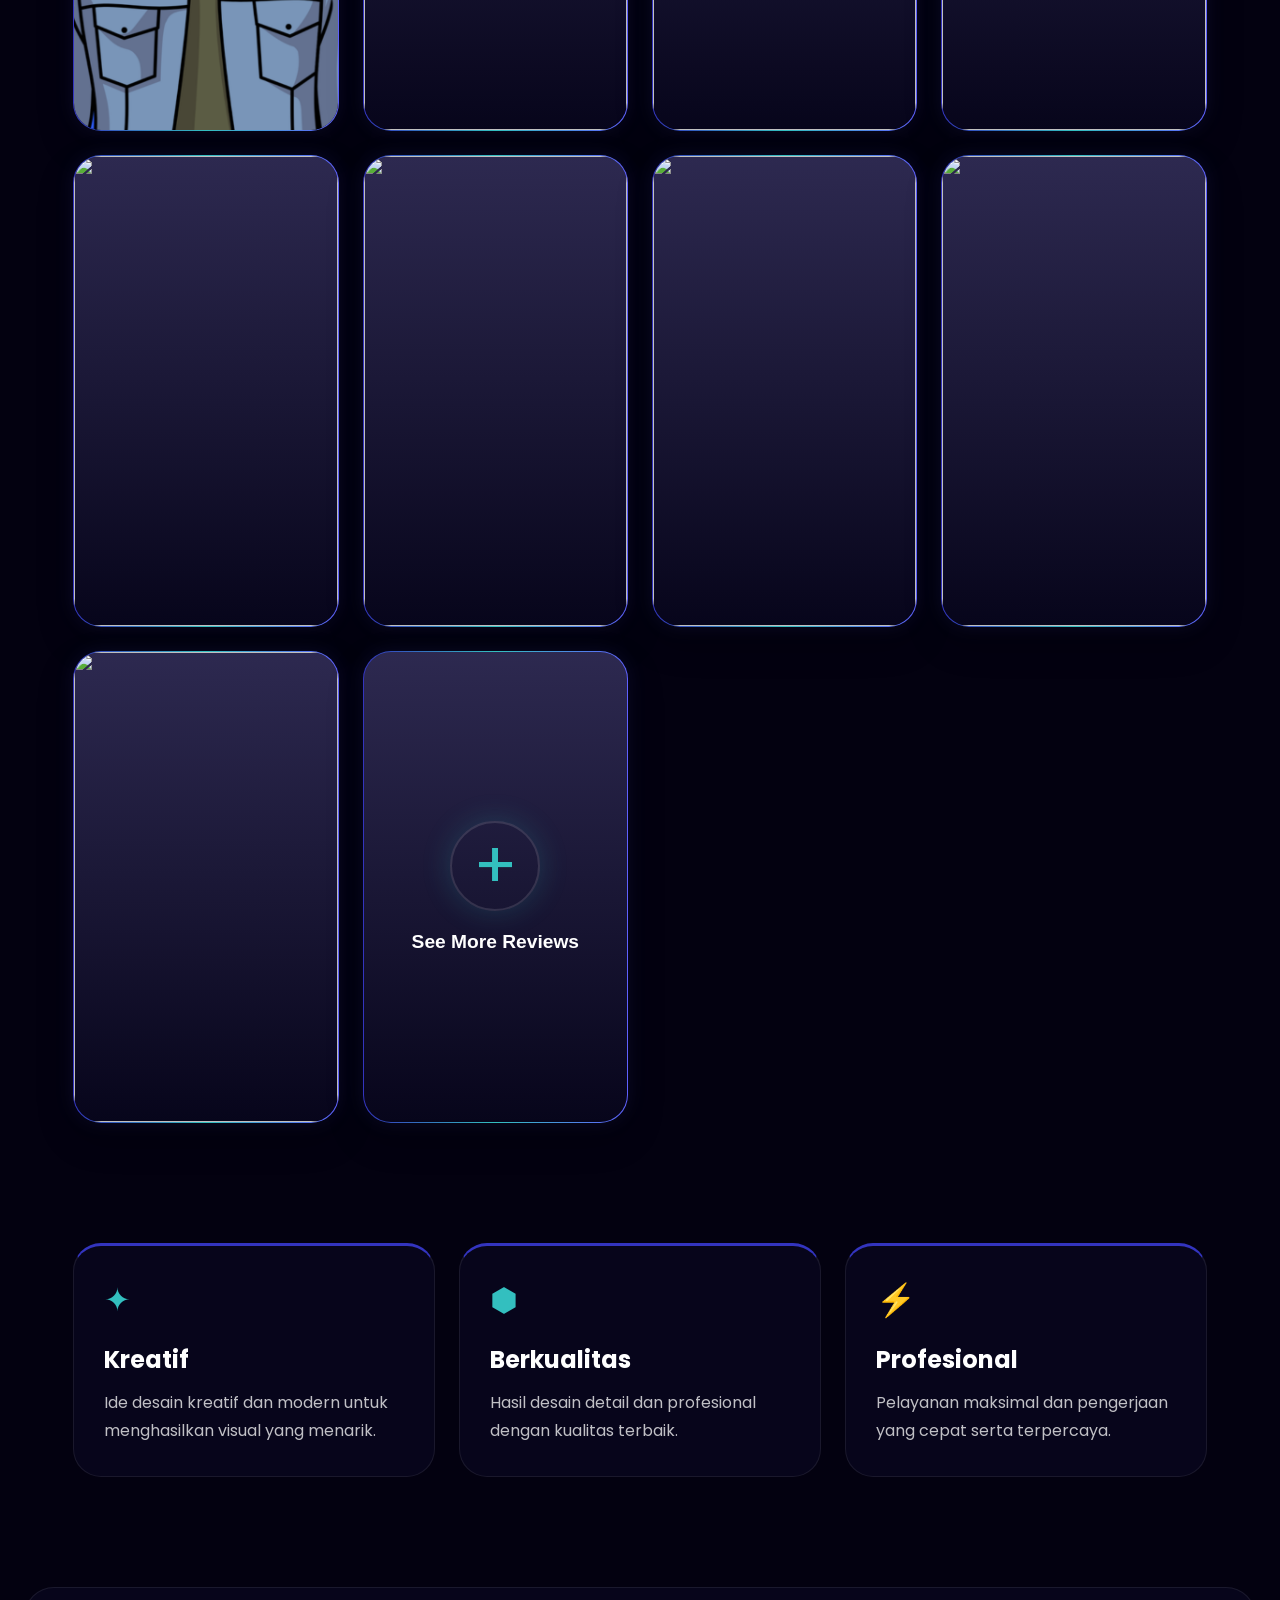
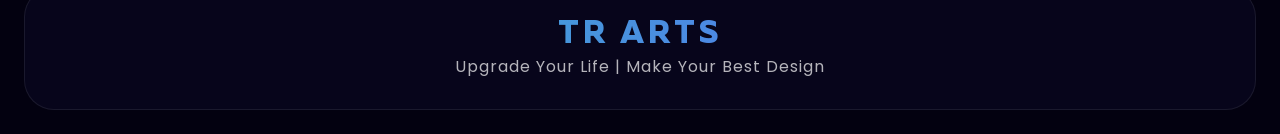
==== commit 8b5616e9: "Edited" ====
--- a/index.html
+++ b/index.html
@@ -27,6 +27,8 @@
 </nav>
   </header>
 
+<div class="section-divider"></div>
+
   <section class="hero">
     <div class="hero-text">
       <div class="title-wrapper">
--- a/css/style.css
+++ b/css/style.css
@@ -44,7 +44,7 @@
     header {
       max-width:1500px;
       margin:auto;
-      margin-bottom:40px;
+      margin-bottom:0px;
       display: flex;
       justify-content: space-between;
       align-items: center;
@@ -118,12 +118,13 @@
   padding:70px 6%;
 
   max-width:1500px;
-  margin:auto;
+  margin:0 auto;
 
   background:#07051b;
 
-  border-radius:0 0 40px 40px;
-
+  border-radius:40px;
+  border-top:3px solid #3334bf;
+  
   border-left:1px solid rgba(255,255,255,0.08);
   border-right:1px solid rgba(255,255,255,0.08);
   border-bottom:1px solid rgba(255,255,255,0.08);
@@ -278,7 +279,7 @@
 
   gap:24px;
 
-  padding:40px 8% 80px;
+  padding:40px 4% 80px;
 }
 
     .feature-box {
@@ -315,7 +316,7 @@
     }
 
     .portfolio {
-      padding: 40px 8% 80px;
+      padding: 40px 4% 80px;
     }
 
     .portfolio-title {
@@ -507,7 +508,7 @@
   font-size:1.2rem;
 }
 .platforms{
-  padding:40px 8% 80px;
+  padding:40px 4% 80px;
 }
 
 .platform-title{
@@ -659,7 +660,7 @@
 
 .reviews{
 
-  padding:40px 8% 80px;
+  padding:40px 4% 80px;
 
   max-width:1500px;
 
@@ -907,3 +908,32 @@
   }
 
 }
+@media(max-width:768px){
+
+  .portfolio-image{
+
+    aspect-ratio:1/1 !important;
+
+    height:auto !important;
+  }
+
+  .portfolio-image img{
+
+    width:100%;
+
+    height:100% !important;
+
+    object-fit:cover;
+  }
+
+}
+.section-divider{
+
+  max-width:1500px;
+
+  margin:0 auto;
+
+  height:40px;
+
+  border-top:0px solid rgba(255, 255, 255, 0);
+}
